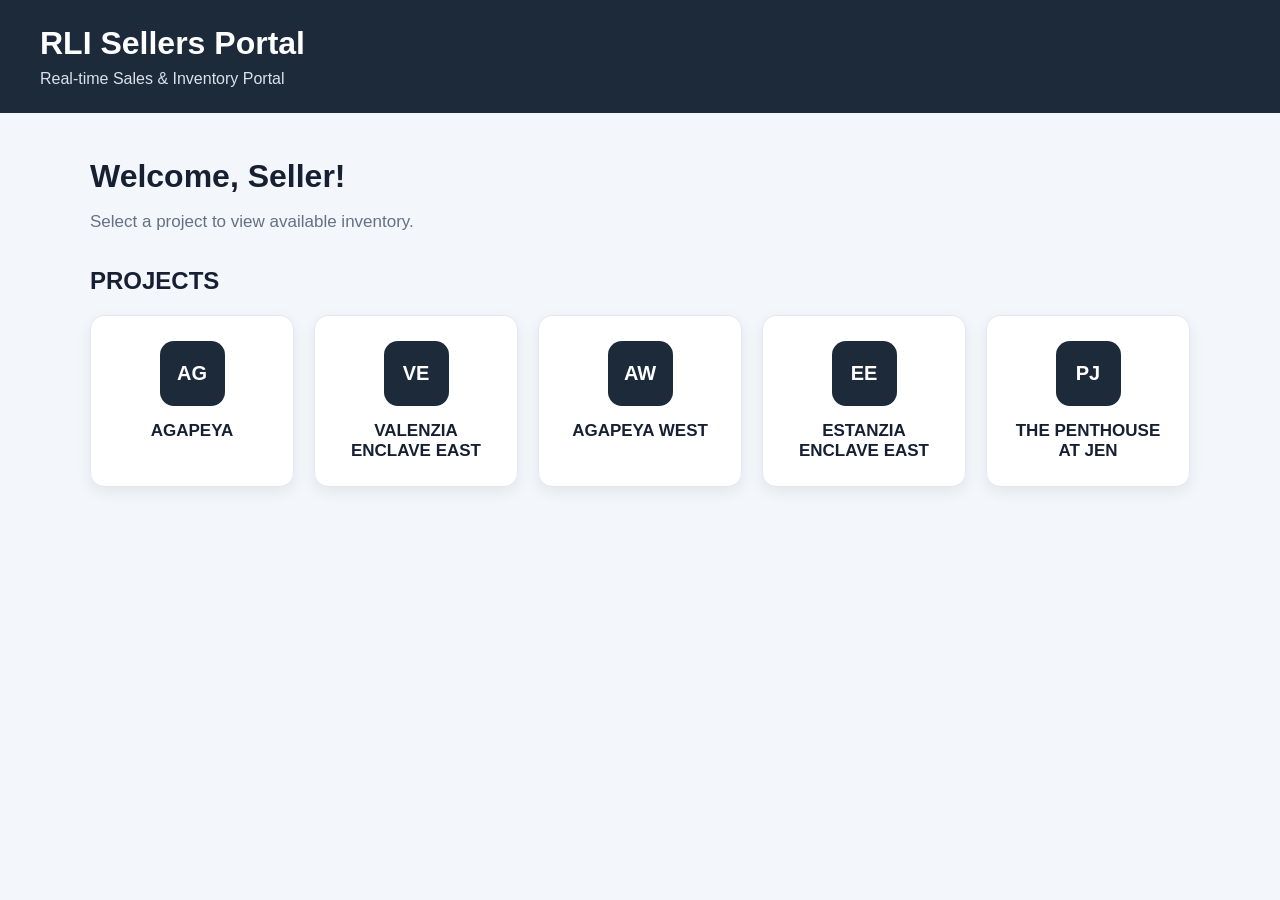
==== index.html @ f1251397 "Update index.html" ====
<!DOCTYPE html>
<html lang="en">

<head>

    <meta charset="UTF-8">

    <meta name="viewport" content="width=device-width, initial-scale=1.0">

    <title>RLI Sellers Portal</title>

    <style>

        * {
            box-sizing: border-box;
        }

        body {
            margin: 0;
            font-family: Arial, Helvetica, sans-serif;
            background: #f3f6fa;
            color: #172033;
        }

        /* =========================
           HEADER
        ========================= */

        header {
            background: #1d2a3a;
            color: white;
            padding: 25px 40px;
        }

        header h1 {
            margin: 0;
            font-size: 32px;
        }

        header p {
            margin: 8px 0 0;
            font-size: 16px;
            color: #d9e2ec;
        }

        /* =========================
           MAIN CONTAINER
        ========================= */

        .container {
            max-width: 1150px;
            margin: 45px auto;
            padding: 0 25px;
        }

        .welcome h2 {
            font-size: 32px;
            margin-bottom: 8px;
        }

        .welcome p {
            color: #667085;
            font-size: 17px;
            margin-bottom: 35px;
        }

        /* =========================
           PROJECT SECTION
        ========================= */

        .section-title {
            font-size: 24px;
            margin-bottom: 20px;
        }

        .project-grid {
            display: grid;
            grid-template-columns: repeat(auto-fit, minmax(200px, 1fr));
            gap: 20px;
        }

        .project-card {
            background: white;
            border-radius: 14px;
            padding: 25px;
            min-height: 150px;
            border: 1px solid #e5e7eb;
            box-shadow: 0 5px 15px rgba(0,0,0,0.07);
            cursor: pointer;
            transition: 0.2s;
            text-align: center;
        }

        .project-card:hover {
            transform: translateY(-5px);
            box-shadow: 0 10px 25px rgba(0,0,0,0.12);
        }

        .project-logo {
            width: 65px;
            height: 65px;
            margin: 0 auto 15px;
            border-radius: 14px;
            background: #1d2a3a;
            color: white;
            display: flex;
            align-items: center;
            justify-content: center;
            font-size: 20px;
            font-weight: bold;
        }

        .project-card h3 {
            margin: 0;
            font-size: 17px;
        }

        /* =========================
           BLOCKS
        ========================= */

        #inventorySection {
            display: none;
            margin-top: 40px;
        }

        .project-header {
            background: white;
            padding: 25px;
            border-radius: 14px;
            margin-bottom: 25px;
            box-shadow: 0 5px 15px rgba(0,0,0,0.06);
        }

        .project-header h2 {
            margin: 0;
            font-size: 28px;
        }

        .project-header p {
            margin-top: 8px;
            color: #667085;
        }

        .block-card {
            background: white;
            border-radius: 14px;
            padding: 25px;
            margin-bottom: 25px;
            box-shadow: 0 5px 15px rgba(0,0,0,0.06);
        }

        .block-card h3 {
            font-size: 24px;
            margin-top: 0;
            margin-bottom: 20px;
        }

        /* =========================
           LOT BOXES
        ========================= */

        .lot-grid {
            display: grid;
            grid-template-columns: repeat(auto-fill, minmax(75px, 1fr));
            gap: 12px;
        }

        .lot {
            height: 65px;
            border: none;
            border-radius: 10px;
            background: #f28c28;
            color: white;
            font-size: 20px;
            font-weight: bold;
            cursor: pointer;
            transition: 0.2s;
            box-shadow: 0 4px 8px rgba(242,140,40,0.25);
        }

        .lot:hover {
            background: #d97617;
            transform: translateY(-3px);
        }

        /* =========================
           BACK BUTTON
        ========================= */

        .back-button {
            margin-top: 15px;
            padding: 12px 22px;
            border-radius: 8px;
            border: 2px solid #246bdb;
            background: white;
            color: #246bdb;
            font-size: 15px;
            font-weight: bold;
            cursor: pointer;
        }

        .back-button:hover {
            background: #246bdb;
            color: white;
        }

        /* =========================
           MODAL
        ========================= */

        .modal {
            display: none;
            position: fixed;
            z-index: 9999;
            left: 0;
            top: 0;
            width: 100%;
            height: 100%;
            background: rgba(0,0,0,0.65);
            align-items: center;
            justify-content: center;
            padding: 20px;
        }

        .modal-content {
            background: white;
            width: 100%;
            max-width: 500px;
            border-radius: 16px;
            padding: 30px;
            position: relative;
            box-shadow: 0 20px 50px rgba(0,0,0,0.3);
            animation: popup 0.2s ease;
        }

        @keyframes popup {

            from {
                transform: scale(0.9);
                opacity: 0;
            }

            to {
                transform: scale(1);
                opacity: 1;
            }

        }

        .close {
            position: absolute;
            right: 20px;
            top: 12px;
            font-size: 30px;
            cursor: pointer;
            color: #667085;
        }

        .close:hover {
            color: black;
        }

        .modal-content h2 {
            margin-top: 0;
            margin-bottom: 25px;
        }

        .unit-info {
            border-top: 1px solid #eee;
            padding-top: 15px;
        }

        .unit-info p {
            margin: 10px 0;
            font-size: 16px;
        }

        .unit-info strong {
            display: inline-block;
            width: 120px;
        }

        /* =========================
           MODAL BUTTONS
        ========================= */

        .modal-buttons {
            display: flex;
            gap: 12px;
            margin-top: 25px;
        }

        .payment-button {
            flex: 1;
            border: none;
            border-radius: 8px;
            background: #246bdb;
            color: white;
            padding: 14px;
            font-size: 14px;
            font-weight: bold;
            cursor: pointer;
        }

        .payment-button:hover {
            background: #1858bd;
        }

        .hold-button {
            flex: 1;
            border: none;
            border-radius: 8px;
            background: #111111;
            color: white;
            padding: 14px;
            font-size: 14px;
            font-weight: bold;
            cursor: pointer;
        }

        .hold-button:hover {
            background: #333333;
        }

        /* =========================
           MOBILE
        ========================= */

        @media (max-width: 600px) {

            header {
                padding: 20px;
            }

            header h1 {
                font-size: 25px;
            }

            .container {
                margin: 30px auto;
                padding: 0 15px;
            }

            .welcome h2 {
                font-size: 26px;
            }

            .modal-buttons {
                flex-direction: column;
            }

        }

    </style>

</head>


<body>


<header>

    <h1>RLI Sellers Portal</h1>

    <p>Real-time Sales & Inventory Portal</p>

</header>


<main class="container">


    <!-- =========================
         WELCOME
    ========================== -->

    <section class="welcome">

        <h2>Welcome, Seller!</h2>

        <p>
            Select a project to view available inventory.
        </p>

    </section>


    <!-- =========================
         PROJECTS
    ========================== -->

    <section id="projectsSection">

        <h2 class="section-title">
            PROJECTS
        </h2>


        <div class="project-grid">


            <!-- AGAPEYA -->

            <div class="project-card"
                 onclick="openProject('AGAPEYA')">

                <div class="project-logo">
                    AG
                </div>

                <h3>
                    AGAPEYA
                </h3>

            </div>


            <!-- VALENZIA -->

            <div class="project-card"
                 onclick="openProject('VALENZIA ENCLAVE EAST')">

                <div class="project-logo">
                    VE
                </div>

                <h3>
                    VALENZIA ENCLAVE EAST
                </h3>

            </div>


            <!-- AGAPEYA WEST -->

            <div class="project-card"
                 onclick="openProject('AGAPEYA WEST')">

                <div class="project-logo">
                    AW
                </div>

                <h3>
                    AGAPEYA WEST
                </h3>

            </div>


            <!-- ESTANZIA -->

            <div class="project-card"
                 onclick="openProject('ESTANZIA ENCLAVE EAST')">

                <div class="project-logo">
                    EE
                </div>

                <h3>
                    ESTANZIA ENCLAVE EAST
                </h3>

            </div>


            <!-- PENTHOUSE -->

            <div class="project-card"
                 onclick="openProject('THE PENTHOUSE AT JEN')">

                <div class="project-logo">
                    PJ
                </div>

                <h3>
                    THE PENTHOUSE AT JEN
                </h3>

            </div>


        </div>

    </section>


    <!-- =========================
         INVENTORY
    ========================== -->

    <section id="inventorySection">


        <div class="project-header">

            <h2 id="selectedProject">
                AGAPEYA
            </h2>

            <p>
                Select a block and available lot.
            </p>

        </div>


        <!-- BLOCK 1 -->

        <div class="block-card">

            <h3>
                BLOCK 1
            </h3>


            <div class="lot-grid">


                <button class="lot"
                        onclick="showUnitDetails(1,1)">
                    1
                </button>

                <button class="lot"
                        onclick="showUnitDetails(1,2)">
                    2
                </button>

                <button class="lot"
                        onclick="showUnitDetails(1,3)">
                    3
                </button>

                <button class="lot"
                        onclick="showUnitDetails(1,4)">
                    4
                </button>

                <button class="lot"
                        onclick="showUnitDetails(1,5)">
                    5
                </button>

                <button class="lot"
                        onclick="showUnitDetails(1,6)">
                    6
                </button>

                <button class="lot"
                        onclick="showUnitDetails(1,7)">
                    7
                </button>

                <button class="lot"
                        onclick="showUnitDetails(1,8)">
                    8
                </button>

                <button class="lot"
                        onclick="showUnitDetails(1,9)">
                    9
                </button>

                <button class="lot"
                        onclick="showUnitDetails(1,10)">
                    10
                </button>


            </div>

        </div>


        <!-- BLOCK 2 -->

        <div class="block-card">

            <h3>
                BLOCK 2
            </h3>


            <div class="lot-grid">


                <button class="lot"
                        onclick="showUnitDetails(2,1)">
                    1
                </button>

                <button class="lot"
                        onclick="showUnitDetails(2,2)">
                    2
                </button>

                <button class="lot"
                        onclick="showUnitDetails(2,3)">
                    3
                </button>

                <button class="lot"
                        onclick="showUnitDetails(2,4)">
                    4
                </button>

                <button class="lot"
                        onclick="showUnitDetails(2,5)">
                    5
                </button>

                <button class="lot"
                        onclick="showUnitDetails(2,6)">
                    6
                </button>

                <button class="lot"
                        onclick="showUnitDetails(2,7)">
                    7
                </button>

                <button class="lot"
                        onclick="showUnitDetails(2,8)">
                    8
                </button>

                <button class="lot"
                        onclick="showUnitDetails(2,9)">
                    9
                </button>

                <button class="lot"
                        onclick="showUnitDetails(2,10)">
                    10
                </button>


            </div>

        </div>


        <button class="back-button"
                onclick="backToProjects()">

            ← Back to Projects

        </button>


    </section>


</main>


<!-- =========================
     UNIT DETAILS POPUP
========================== -->

<div id="unitModal"
     class="modal"
     onclick="closeOutside(event)">


    <div class="modal-content">


        <span class="close"
              onclick="closeUnitDetails()">

            &times;

        </span>


        <h2>
            UNIT DETAILS
        </h2>


        <div class="unit-info">


            <p>
                <strong>Project:</strong>
                <span id="detailProject">
                    AGAPEYA
                </span>
            </p>


            <p>
                <strong>Block:</strong>
                <span id="detailBlock">
                    1
                </span>
            </p>


            <p>
                <strong>Lot:</strong>
                <span id="detailLot">
                    3
                </span>
            </p>


            <p>
                <strong>Lot Area:</strong>
                <span id="detailLotArea">
                    100 sqm
                </span>
            </p>


            <p>
                <strong>Floor Area:</strong>
                <span id="detailFloorArea">
                    50 sqm
                </span>
            </p>


            <p>
                <strong>House Model:</strong>
                <span id="detailHouseModel">
                    Model A
                </span>
            </p>


            <p>
                <strong>Price:</strong>
                <span id="detailPrice">
                    ₱3,500,000
                </span>
            </p>


        </div>


        <div class="modal-buttons">


            <button class="payment-button"
                    onclick="openPaymentCalculator()">

                PAYMENT CALCULATOR

            </button>


            <button class="hold-button"
                    onclick="holdUnit()">

                HOLD THIS UNIT

            </button>


        </div>


    </div>


</div>


<script>


/* =========================
   PROJECT
========================= */

function openProject(projectName) {

    document.getElementById("projectsSection").style.display = "none";

    document.getElementById("inventorySection").style.display = "block";

    document.getElementById("selectedProject").innerText = projectName;

    window.scrollTo({
        top: 0,
        behavior: "smooth"
    });

}


/* =========================
   BACK TO PROJECTS
========================= */

function backToProjects() {

    document.getElementById("inventorySection").style.display = "none";

    document.getElementById("projectsSection").style.display = "block";

    window.scrollTo({
        top: 0,
        behavior: "smooth"
    });

}


/* =========================
   UNIT DETAILS
========================= */

function showUnitDetails(block, lot) {

    let project =
        document.getElementById("selectedProject").innerText;


    document.getElementById("detailProject").innerText =
        project;


    document.getElementById("detailBlock").innerText =
        block;


    document.getElementById("detailLot").innerText =
        lot;


    /*
       SAMPLE DATA

       Later, dito natin ilalagay
       ang actual inventory data mo.
    */

    document.getElementById("detailLotArea").innerText =
        "100 sqm";


    document.getElementById("detailFloorArea").innerText =
        "50 sqm";


    document.getElementById("detailHouseModel").innerText =
        "Model A";


    document.getElementById("detailPrice").innerText =
        "₱3,500,000";


    document.getElementById("unitModal").style.display =
        "flex";

}


/* =========================
   CLOSE POPUP
========================= */

function closeUnitDetails() {

    document.getElementById("unitModal").style.display =
        "none";

}


function closeOutside(event) {

    if (event.target ===
        document.getElementById("unitModal")) {

        closeUnitDetails();

    }

}


/* =========================
   PAYMENT CALCULATOR
========================= */

function openPaymentCalculator() {

    alert(
        "Payment Calculator\n\n" +
        "Next step: connect natin dito ang " +
        "Payment Calculator."
    );

}


/* =========================
   HOLD UNIT
========================= */

function holdUnit() {

    let project =
        document.getElementById("detailProject").innerText;

    let block =
        document.getElementById("detailBlock").innerText;

    let lot =
        document.getElementById("detailLot").innerText;


    alert(
        "Hold Request\n\n" +
        "Project: " + project +
        "\nBlock: " + block +
        "\nLot: " + lot
    );

}


</script>


</body>

</html>
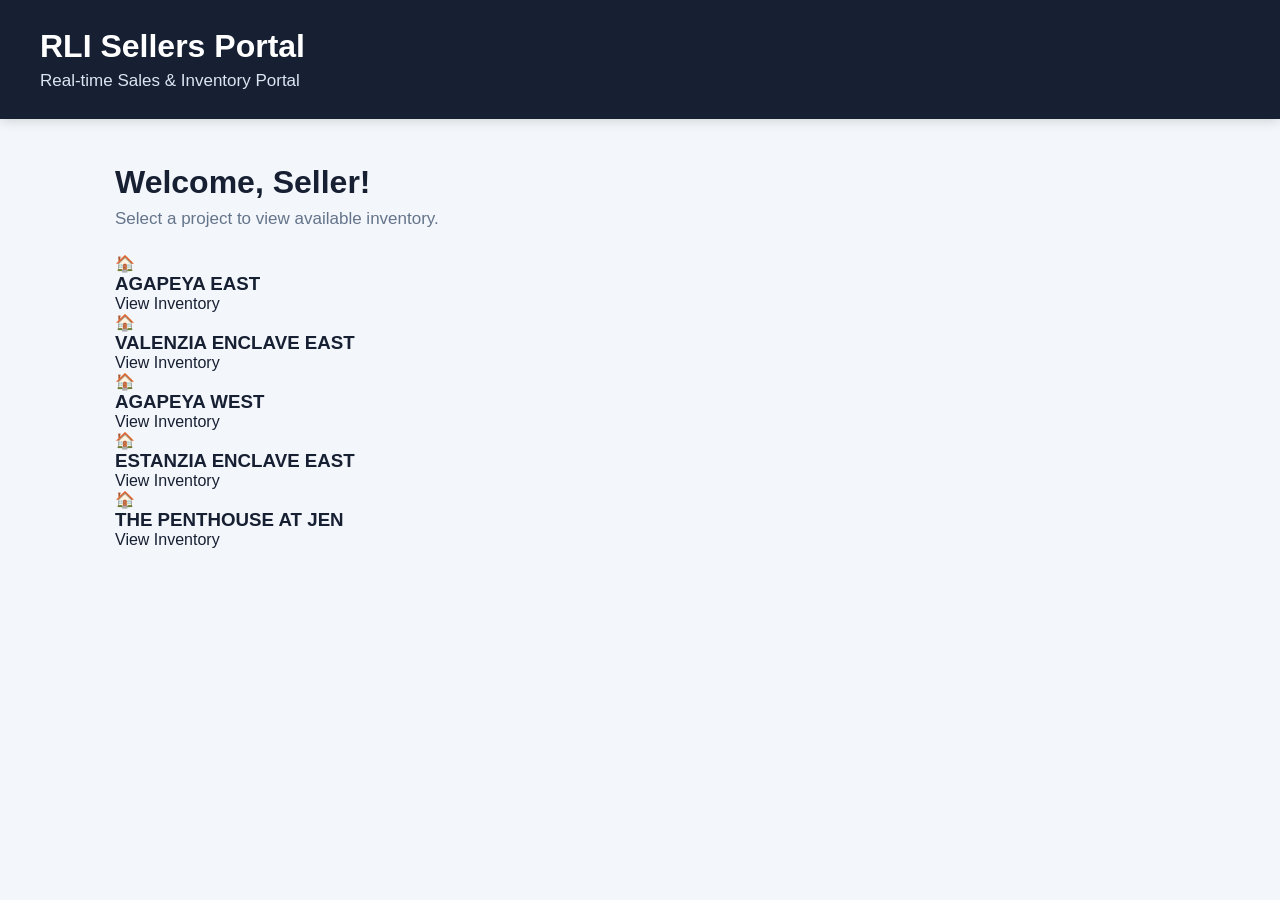
==== commit 254f4ef6: "Update index.html" ====
--- a/index.html
+++ b/index.html
@@ -1,936 +1,66 @@
 <!DOCTYPE html>
 <html lang="en">
-
 <head>
-
     <meta charset="UTF-8">
-
     <meta name="viewport" content="width=device-width, initial-scale=1.0">
 
     <title>RLI Sellers Portal</title>
 
-    <style>
-
-        * {
-            box-sizing: border-box;
-        }
-
-        body {
-            margin: 0;
-            font-family: Arial, Helvetica, sans-serif;
-            background: #f3f6fa;
-            color: #172033;
-        }
-
-        /* =========================
-           HEADER
-        ========================= */
-
-        header {
-            background: #1d2a3a;
-            color: white;
-            padding: 25px 40px;
-        }
-
-        header h1 {
-            margin: 0;
-            font-size: 32px;
-        }
-
-        header p {
-            margin: 8px 0 0;
-            font-size: 16px;
-            color: #d9e2ec;
-        }
-
-        /* =========================
-           MAIN CONTAINER
-        ========================= */
-
-        .container {
-            max-width: 1150px;
-            margin: 45px auto;
-            padding: 0 25px;
-        }
-
-        .welcome h2 {
-            font-size: 32px;
-            margin-bottom: 8px;
-        }
-
-        .welcome p {
-            color: #667085;
-            font-size: 17px;
-            margin-bottom: 35px;
-        }
-
-        /* =========================
-           PROJECT SECTION
-        ========================= */
-
-        .section-title {
-            font-size: 24px;
-            margin-bottom: 20px;
-        }
-
-        .project-grid {
-            display: grid;
-            grid-template-columns: repeat(auto-fit, minmax(200px, 1fr));
-            gap: 20px;
-        }
-
-        .project-card {
-            background: white;
-            border-radius: 14px;
-            padding: 25px;
-            min-height: 150px;
-            border: 1px solid #e5e7eb;
-            box-shadow: 0 5px 15px rgba(0,0,0,0.07);
-            cursor: pointer;
-            transition: 0.2s;
-            text-align: center;
-        }
-
-        .project-card:hover {
-            transform: translateY(-5px);
-            box-shadow: 0 10px 25px rgba(0,0,0,0.12);
-        }
-
-        .project-logo {
-            width: 65px;
-            height: 65px;
-            margin: 0 auto 15px;
-            border-radius: 14px;
-            background: #1d2a3a;
-            color: white;
-            display: flex;
-            align-items: center;
-            justify-content: center;
-            font-size: 20px;
-            font-weight: bold;
-        }
-
-        .project-card h3 {
-            margin: 0;
-            font-size: 17px;
-        }
-
-        /* =========================
-           BLOCKS
-        ========================= */
-
-        #inventorySection {
-            display: none;
-            margin-top: 40px;
-        }
-
-        .project-header {
-            background: white;
-            padding: 25px;
-            border-radius: 14px;
-            margin-bottom: 25px;
-            box-shadow: 0 5px 15px rgba(0,0,0,0.06);
-        }
-
-        .project-header h2 {
-            margin: 0;
-            font-size: 28px;
-        }
-
-        .project-header p {
-            margin-top: 8px;
-            color: #667085;
-        }
-
-        .block-card {
-            background: white;
-            border-radius: 14px;
-            padding: 25px;
-            margin-bottom: 25px;
-            box-shadow: 0 5px 15px rgba(0,0,0,0.06);
-        }
-
-        .block-card h3 {
-            font-size: 24px;
-            margin-top: 0;
-            margin-bottom: 20px;
-        }
-
-        /* =========================
-           LOT BOXES
-        ========================= */
-
-        .lot-grid {
-            display: grid;
-            grid-template-columns: repeat(auto-fill, minmax(75px, 1fr));
-            gap: 12px;
-        }
-
-        .lot {
-            height: 65px;
-            border: none;
-            border-radius: 10px;
-            background: #f28c28;
-            color: white;
-            font-size: 20px;
-            font-weight: bold;
-            cursor: pointer;
-            transition: 0.2s;
-            box-shadow: 0 4px 8px rgba(242,140,40,0.25);
-        }
-
-        .lot:hover {
-            background: #d97617;
-            transform: translateY(-3px);
-        }
-
-        /* =========================
-           BACK BUTTON
-        ========================= */
-
-        .back-button {
-            margin-top: 15px;
-            padding: 12px 22px;
-            border-radius: 8px;
-            border: 2px solid #246bdb;
-            background: white;
-            color: #246bdb;
-            font-size: 15px;
-            font-weight: bold;
-            cursor: pointer;
-        }
-
-        .back-button:hover {
-            background: #246bdb;
-            color: white;
-        }
-
-        /* =========================
-           MODAL
-        ========================= */
-
-        .modal {
-            display: none;
-            position: fixed;
-            z-index: 9999;
-            left: 0;
-            top: 0;
-            width: 100%;
-            height: 100%;
-            background: rgba(0,0,0,0.65);
-            align-items: center;
-            justify-content: center;
-            padding: 20px;
-        }
-
-        .modal-content {
-            background: white;
-            width: 100%;
-            max-width: 500px;
-            border-radius: 16px;
-            padding: 30px;
-            position: relative;
-            box-shadow: 0 20px 50px rgba(0,0,0,0.3);
-            animation: popup 0.2s ease;
-        }
-
-        @keyframes popup {
-
-            from {
-                transform: scale(0.9);
-                opacity: 0;
-            }
-
-            to {
-                transform: scale(1);
-                opacity: 1;
-            }
-
-        }
-
-        .close {
-            position: absolute;
-            right: 20px;
-            top: 12px;
-            font-size: 30px;
-            cursor: pointer;
-            color: #667085;
-        }
-
-        .close:hover {
-            color: black;
-        }
-
-        .modal-content h2 {
-            margin-top: 0;
-            margin-bottom: 25px;
-        }
-
-        .unit-info {
-            border-top: 1px solid #eee;
-            padding-top: 15px;
-        }
-
-        .unit-info p {
-            margin: 10px 0;
-            font-size: 16px;
-        }
-
-        .unit-info strong {
-            display: inline-block;
-            width: 120px;
-        }
-
-        /* =========================
-           MODAL BUTTONS
-        ========================= */
-
-        .modal-buttons {
-            display: flex;
-            gap: 12px;
-            margin-top: 25px;
-        }
-
-        .payment-button {
-            flex: 1;
-            border: none;
-            border-radius: 8px;
-            background: #246bdb;
-            color: white;
-            padding: 14px;
-            font-size: 14px;
-            font-weight: bold;
-            cursor: pointer;
-        }
-
-        .payment-button:hover {
-            background: #1858bd;
-        }
-
-        .hold-button {
-            flex: 1;
-            border: none;
-            border-radius: 8px;
-            background: #111111;
-            color: white;
-            padding: 14px;
-            font-size: 14px;
-            font-weight: bold;
-            cursor: pointer;
-        }
-
-        .hold-button:hover {
-            background: #333333;
-        }
-
-        /* =========================
-           MOBILE
-        ========================= */
-
-        @media (max-width: 600px) {
-
-            header {
-                padding: 20px;
-            }
-
-            header h1 {
-                font-size: 25px;
-            }
-
-            .container {
-                margin: 30px auto;
-                padding: 0 15px;
-            }
-
-            .welcome h2 {
-                font-size: 26px;
-            }
-
-            .modal-buttons {
-                flex-direction: column;
-            }
-
-        }
-
-    </style>
-
+    <link rel="stylesheet" href="style.css">
 </head>
-
 
 <body>
 
-
 <header>
-
     <h1>RLI Sellers Portal</h1>
-
     <p>Real-time Sales & Inventory Portal</p>
-
 </header>
-
 
 <main class="container">
 
-
-    <!-- =========================
-         WELCOME
-    ========================== -->
-
     <section class="welcome">
-
         <h2>Welcome, Seller!</h2>
-
-        <p>
-            Select a project to view available inventory.
-        </p>
-
+        <p>Select a project to view available inventory.</p>
     </section>
 
+    <!-- PROJECTS -->
+    <section class="projects">
 
-    <!-- =========================
-         PROJECTS
-    ========================== -->
+        <div class="project-card" onclick="openProject('AGAPEYA')">
+            <div class="project-icon">🏠</div>
+            <h3>AGAPEYA EAST</h3>
+            <p>View Inventory</p>
+        </div>
 
-    <section id="projectsSection">
+        <div class="project-card" onclick="openProject('VALENZIA ENCLAVE EAST')">
+            <div class="project-icon">🏠</div>
+            <h3>VALENZIA ENCLAVE EAST</h3>
+            <p>View Inventory</p>
+        </div>
 
-        <h2 class="section-title">
-            PROJECTS
-        </h2>
+        <div class="project-card" onclick="openProject('AGAPEYA WEST')">
+            <div class="project-icon">🏠</div>
+            <h3>AGAPEYA WEST</h3>
+            <p>View Inventory</p>
+        </div>
 
+        <div class="project-card" onclick="openProject('ESTANZIA ENCLAVE EAST')">
+            <div class="project-icon">🏠</div>
+            <h3>ESTANZIA ENCLAVE EAST</h3>
+            <p>View Inventory</p>
+        </div>
 
-        <div class="project-grid">
-
-
-            <!-- AGAPEYA -->
-
-            <div class="project-card"
-                 onclick="openProject('AGAPEYA')">
-
-                <div class="project-logo">
-                    AG
-                </div>
-
-                <h3>
-                    AGAPEYA
-                </h3>
-
-            </div>
-
-
-            <!-- VALENZIA -->
-
-            <div class="project-card"
-                 onclick="openProject('VALENZIA ENCLAVE EAST')">
-
-                <div class="project-logo">
-                    VE
-                </div>
-
-                <h3>
-                    VALENZIA ENCLAVE EAST
-                </h3>
-
-            </div>
-
-
-            <!-- AGAPEYA WEST -->
-
-            <div class="project-card"
-                 onclick="openProject('AGAPEYA WEST')">
-
-                <div class="project-logo">
-                    AW
-                </div>
-
-                <h3>
-                    AGAPEYA WEST
-                </h3>
-
-            </div>
-
-
-            <!-- ESTANZIA -->
-
-            <div class="project-card"
-                 onclick="openProject('ESTANZIA ENCLAVE EAST')">
-
-                <div class="project-logo">
-                    EE
-                </div>
-
-                <h3>
-                    ESTANZIA ENCLAVE EAST
-                </h3>
-
-            </div>
-
-
-            <!-- PENTHOUSE -->
-
-            <div class="project-card"
-                 onclick="openProject('THE PENTHOUSE AT JEN')">
-
-                <div class="project-logo">
-                    PJ
-                </div>
-
-                <h3>
-                    THE PENTHOUSE AT JEN
-                </h3>
-
-            </div>
-
-
+        <div class="project-card" onclick="openProject('THE PENTHOUSE AT JEN')">
+            <div class="project-icon">🏠</div>
+            <h3>THE PENTHOUSE AT JEN</h3>
+            <p>View Inventory</p>
         </div>
 
     </section>
 
-
-    <!-- =========================
-         INVENTORY
-    ========================== -->
-
-    <section id="inventorySection">
-
-
-        <div class="project-header">
-
-            <h2 id="selectedProject">
-                AGAPEYA
-            </h2>
-
-            <p>
-                Select a block and available lot.
-            </p>
-
-        </div>
-
-
-        <!-- BLOCK 1 -->
-
-        <div class="block-card">
-
-            <h3>
-                BLOCK 1
-            </h3>
-
-
-            <div class="lot-grid">
-
-
-                <button class="lot"
-                        onclick="showUnitDetails(1,1)">
-                    1
-                </button>
-
-                <button class="lot"
-                        onclick="showUnitDetails(1,2)">
-                    2
-                </button>
-
-                <button class="lot"
-                        onclick="showUnitDetails(1,3)">
-                    3
-                </button>
-
-                <button class="lot"
-                        onclick="showUnitDetails(1,4)">
-                    4
-                </button>
-
-                <button class="lot"
-                        onclick="showUnitDetails(1,5)">
-                    5
-                </button>
-
-                <button class="lot"
-                        onclick="showUnitDetails(1,6)">
-                    6
-                </button>
-
-                <button class="lot"
-                        onclick="showUnitDetails(1,7)">
-                    7
-                </button>
-
-                <button class="lot"
-                        onclick="showUnitDetails(1,8)">
-                    8
-                </button>
-
-                <button class="lot"
-                        onclick="showUnitDetails(1,9)">
-                    9
-                </button>
-
-                <button class="lot"
-                        onclick="showUnitDetails(1,10)">
-                    10
-                </button>
-
-
-            </div>
-
-        </div>
-
-
-        <!-- BLOCK 2 -->
-
-        <div class="block-card">
-
-            <h3>
-                BLOCK 2
-            </h3>
-
-
-            <div class="lot-grid">
-
-
-                <button class="lot"
-                        onclick="showUnitDetails(2,1)">
-                    1
-                </button>
-
-                <button class="lot"
-                        onclick="showUnitDetails(2,2)">
-                    2
-                </button>
-
-                <button class="lot"
-                        onclick="showUnitDetails(2,3)">
-                    3
-                </button>
-
-                <button class="lot"
-                        onclick="showUnitDetails(2,4)">
-                    4
-                </button>
-
-                <button class="lot"
-                        onclick="showUnitDetails(2,5)">
-                    5
-                </button>
-
-                <button class="lot"
-                        onclick="showUnitDetails(2,6)">
-                    6
-                </button>
-
-                <button class="lot"
-                        onclick="showUnitDetails(2,7)">
-                    7
-                </button>
-
-                <button class="lot"
-                        onclick="showUnitDetails(2,8)">
-                    8
-                </button>
-
-                <button class="lot"
-                        onclick="showUnitDetails(2,9)">
-                    9
-                </button>
-
-                <button class="lot"
-                        onclick="showUnitDetails(2,10)">
-                    10
-                </button>
-
-
-            </div>
-
-        </div>
-
-
-        <button class="back-button"
-                onclick="backToProjects()">
-
-            ← Back to Projects
-
-        </button>
-
-
-    </section>
-
-
 </main>
 
-
-<!-- =========================
-     UNIT DETAILS POPUP
-========================== -->
-
-<div id="unitModal"
-     class="modal"
-     onclick="closeOutside(event)">
-
-
-    <div class="modal-content">
-
-
-        <span class="close"
-              onclick="closeUnitDetails()">
-
-            &times;
-
-        </span>
-
-
-        <h2>
-            UNIT DETAILS
-        </h2>
-
-
-        <div class="unit-info">
-
-
-            <p>
-                <strong>Project:</strong>
-                <span id="detailProject">
-                    AGAPEYA
-                </span>
-            </p>
-
-
-            <p>
-                <strong>Block:</strong>
-                <span id="detailBlock">
-                    1
-                </span>
-            </p>
-
-
-            <p>
-                <strong>Lot:</strong>
-                <span id="detailLot">
-                    3
-                </span>
-            </p>
-
-
-            <p>
-                <strong>Lot Area:</strong>
-                <span id="detailLotArea">
-                    100 sqm
-                </span>
-            </p>
-
-
-            <p>
-                <strong>Floor Area:</strong>
-                <span id="detailFloorArea">
-                    50 sqm
-                </span>
-            </p>
-
-
-            <p>
-                <strong>House Model:</strong>
-                <span id="detailHouseModel">
-                    Model A
-                </span>
-            </p>
-
-
-            <p>
-                <strong>Price:</strong>
-                <span id="detailPrice">
-                    ₱3,500,000
-                </span>
-            </p>
-
-
-        </div>
-
-
-        <div class="modal-buttons">
-
-
-            <button class="payment-button"
-                    onclick="openPaymentCalculator()">
-
-                PAYMENT CALCULATOR
-
-            </button>
-
-
-            <button class="hold-button"
-                    onclick="holdUnit()">
-
-                HOLD THIS UNIT
-
-            </button>
-
-
-        </div>
-
-
-    </div>
-
-
-</div>
-
-
-<script>
-
-
-/* =========================
-   PROJECT
-========================= */
-
-function openProject(projectName) {
-
-    document.getElementById("projectsSection").style.display = "none";
-
-    document.getElementById("inventorySection").style.display = "block";
-
-    document.getElementById("selectedProject").innerText = projectName;
-
-    window.scrollTo({
-        top: 0,
-        behavior: "smooth"
-    });
-
-}
-
-
-/* =========================
-   BACK TO PROJECTS
-========================= */
-
-function backToProjects() {
-
-    document.getElementById("inventorySection").style.display = "none";
-
-    document.getElementById("projectsSection").style.display = "block";
-
-    window.scrollTo({
-        top: 0,
-        behavior: "smooth"
-    });
-
-}
-
-
-/* =========================
-   UNIT DETAILS
-========================= */
-
-function showUnitDetails(block, lot) {
-
-    let project =
-        document.getElementById("selectedProject").innerText;
-
-
-    document.getElementById("detailProject").innerText =
-        project;
-
-
-    document.getElementById("detailBlock").innerText =
-        block;
-
-
-    document.getElementById("detailLot").innerText =
-        lot;
-
-
-    /*
-       SAMPLE DATA
-
-       Later, dito natin ilalagay
-       ang actual inventory data mo.
-    */
-
-    document.getElementById("detailLotArea").innerText =
-        "100 sqm";
-
-
-    document.getElementById("detailFloorArea").innerText =
-        "50 sqm";
-
-
-    document.getElementById("detailHouseModel").innerText =
-        "Model A";
-
-
-    document.getElementById("detailPrice").innerText =
-        "₱3,500,000";
-
-
-    document.getElementById("unitModal").style.display =
-        "flex";
-
-}
-
-
-/* =========================
-   CLOSE POPUP
-========================= */
-
-function closeUnitDetails() {
-
-    document.getElementById("unitModal").style.display =
-        "none";
-
-}
-
-
-function closeOutside(event) {
-
-    if (event.target ===
-        document.getElementById("unitModal")) {
-
-        closeUnitDetails();
-
-    }
-
-}
-
-
-/* =========================
-   PAYMENT CALCULATOR
-========================= */
-
-function openPaymentCalculator() {
-
-    alert(
-        "Payment Calculator\n\n" +
-        "Next step: connect natin dito ang " +
-        "Payment Calculator."
-    );
-
-}
-
-
-/* =========================
-   HOLD UNIT
-========================= */
-
-function holdUnit() {
-
-    let project =
-        document.getElementById("detailProject").innerText;
-
-    let block =
-        document.getElementById("detailBlock").innerText;
-
-    let lot =
-        document.getElementById("detailLot").innerText;
-
-
-    alert(
-        "Hold Request\n\n" +
-        "Project: " + project +
-        "\nBlock: " + block +
-        "\nLot: " + lot
-    );
-
-}
-
-
-</script>
-
+<script src="script.js"></script>
 
 </body>
-
 </html>
--- a/style.css
+++ b/style.css
@@ -0,0 +1,359 @@
+/* =========================================
+   RLI SELLERS PORTAL
+   MAIN STYLE
+========================================= */
+
+* {
+    box-sizing: border-box;
+    margin: 0;
+    padding: 0;
+}
+
+body {
+    font-family: Arial, Helvetica, sans-serif;
+    background: #f3f6fa;
+    color: #172033;
+}
+
+/* =========================================
+   HEADER
+========================================= */
+
+header {
+    background: #172033;
+    color: white;
+    padding: 28px 40px;
+    box-shadow: 0 3px 10px rgba(0, 0, 0, 0.12);
+}
+
+header h1 {
+    font-size: 32px;
+    margin-bottom: 6px;
+}
+
+header p {
+    font-size: 17px;
+    color: #dbe4f0;
+}
+
+/* =========================================
+   MAIN CONTAINER
+========================================= */
+
+.container {
+    max-width: 1100px;
+    margin: 45px auto;
+    padding: 0 25px;
+}
+
+/* =========================================
+   WELCOME
+========================================= */
+
+.welcome {
+    margin-bottom: 25px;
+}
+
+.welcome h2 {
+    font-size: 32px;
+    margin-bottom: 8px;
+}
+
+.welcome p {
+    color: #64748b;
+    font-size: 17px;
+}
+
+/* =========================================
+   CARD
+========================================= */
+
+.card {
+    background: white;
+    border-radius: 16px;
+    padding: 28px;
+    margin-bottom: 25px;
+    box-shadow: 0 5px 18px rgba(0, 0, 0, 0.08);
+}
+
+.card h2 {
+    font-size: 26px;
+    margin-bottom: 22px;
+}
+
+/* =========================================
+   PROJECT DROPDOWN
+========================================= */
+
+label {
+    display: block;
+    font-size: 14px;
+    font-weight: 700;
+    margin-bottom: 8px;
+    color: #475569;
+}
+
+select {
+    width: 250px;
+    padding: 12px 14px;
+    border: 1px solid #cbd5e1;
+    border-radius: 8px;
+    background: white;
+    font-size: 15px;
+}
+
+/* =========================================
+   LOT GRID
+========================================= */
+
+.lot-grid {
+    display: flex;
+    flex-wrap: wrap;
+    gap: 12px;
+}
+
+/* =========================================
+   LOT BOXES - ORANGE
+========================================= */
+
+.lot {
+    background: #f97316;
+    color: white;
+    border: none;
+    border-radius: 10px;
+
+    width: 74px;
+    height: 74px;
+
+    font-size: 18px;
+    font-weight: 700;
+
+    cursor: pointer;
+
+    transition: all 0.2s ease;
+
+    box-shadow: 0 3px 8px rgba(0, 0, 0, 0.12);
+}
+
+.lot:hover {
+    background: #ea580c;
+    transform: translateY(-3px);
+
+    box-shadow: 0 7px 15px rgba(0, 0, 0, 0.18);
+}
+
+.lot:active {
+    transform: scale(0.96);
+}
+
+/* =========================================
+   BUTTONS
+========================================= */
+
+button {
+    font-family: inherit;
+}
+
+.primary,
+.secondary,
+.hold-button {
+    border-radius: 9px;
+    padding: 13px 22px;
+    font-size: 15px;
+    font-weight: 700;
+    cursor: pointer;
+    transition: 0.2s ease;
+}
+
+/* BLUE BUTTON */
+
+.primary {
+    background: #2563eb;
+    color: white;
+    border: none;
+}
+
+.primary:hover {
+    background: #1d4ed8;
+}
+
+/* SECONDARY BUTTON */
+
+.secondary {
+    background: white;
+    color: #2563eb;
+    border: 1px solid #2563eb;
+}
+
+.secondary:hover {
+    background: #eff6ff;
+}
+
+/* HOLD BUTTON */
+
+.hold-button {
+    background: #f97316;
+    color: white;
+    border: none;
+}
+
+.hold-button:hover {
+    background: #ea580c;
+}
+
+/* =========================================
+   ACTIONS
+========================================= */
+
+.actions {
+    display: flex;
+    gap: 15px;
+    margin-top: 25px;
+}
+
+/* =========================================
+   MODAL BACKGROUND
+========================================= */
+
+.modal {
+    display: none;
+
+    position: fixed;
+    z-index: 1000;
+
+    left: 0;
+    top: 0;
+
+    width: 100%;
+    height: 100%;
+
+    background: rgba(15, 23, 42, 0.65);
+
+    align-items: center;
+    justify-content: center;
+
+    padding: 20px;
+}
+
+/* =========================================
+   UNIT DETAILS POPUP
+========================================= */
+
+.modal-content {
+    background: white;
+
+    width: 100%;
+    max-width: 480px;
+
+    border-radius: 18px;
+
+    padding: 30px;
+
+    position: relative;
+
+    box-shadow: 0 20px 50px rgba(0, 0, 0, 0.25);
+
+    animation: popup 0.2s ease;
+}
+
+@keyframes popup {
+    from {
+        opacity: 0;
+        transform: scale(0.95);
+    }
+
+    to {
+        opacity: 1;
+        transform: scale(1);
+    }
+}
+
+/* =========================================
+   POPUP TITLE
+========================================= */
+
+.modal-content h2 {
+    color: #172033;
+    font-size: 25px;
+    margin-bottom: 20px;
+}
+
+/* =========================================
+   POPUP DETAILS
+========================================= */
+
+.modal-content p {
+    margin-bottom: 10px;
+    font-size: 16px;
+    color: #475569;
+}
+
+.modal-content p span {
+    color: #172033;
+    font-weight: 700;
+}
+
+/* =========================================
+   CLOSE BUTTON
+========================================= */
+
+.close {
+    position: absolute;
+
+    right: 20px;
+    top: 15px;
+
+    font-size: 30px;
+    font-weight: 700;
+
+    color: #64748b;
+
+    cursor: pointer;
+}
+
+.close:hover {
+    color: #ef4444;
+}
+
+/* =========================================
+   POPUP BUTTONS
+========================================= */
+
+.modal-content .primary,
+.modal-content .hold-button {
+    width: 100%;
+    margin-top: 10px;
+}
+
+/* =========================================
+   MOBILE
+========================================= */
+
+@media (max-width: 600px) {
+
+    header {
+        padding: 22px;
+    }
+
+    header h1 {
+        font-size: 26px;
+    }
+
+    .container {
+        margin: 30px auto;
+        padding: 0 18px;
+    }
+
+    .welcome h2 {
+        font-size: 26px;
+    }
+
+    .lot {
+        width: 62px;
+        height: 62px;
+    }
+
+    .modal-content {
+        padding: 25px;
+    }
+}
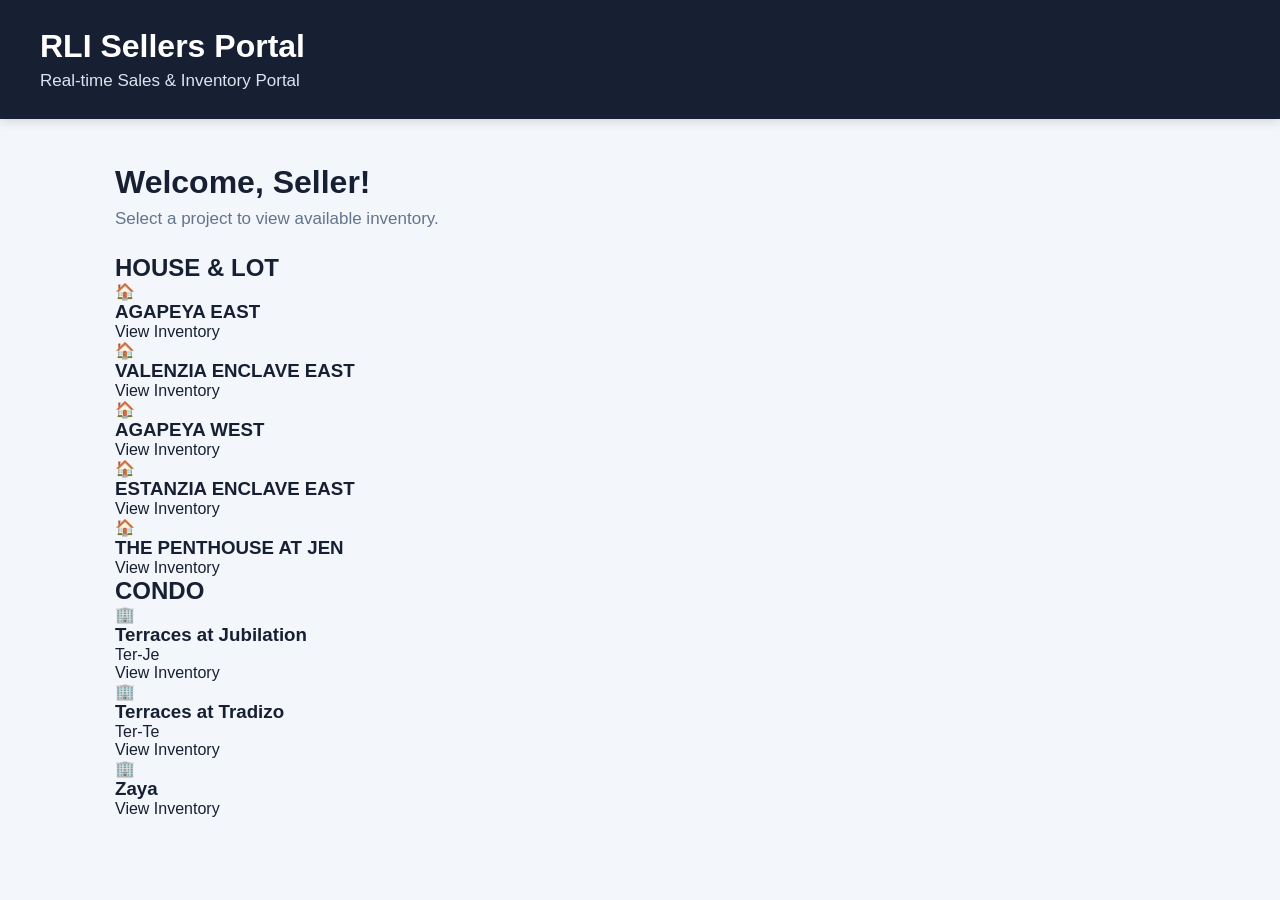
==== commit 0858728c: "Update index.html" ====
--- a/index.html
+++ b/index.html
@@ -1,66 +1,259 @@
 <!DOCTYPE html>
 <html lang="en">
+
 <head>
+
     <meta charset="UTF-8">
+
     <meta name="viewport" content="width=device-width, initial-scale=1.0">
 
     <title>RLI Sellers Portal</title>
 
     <link rel="stylesheet" href="style.css">
+
 </head>
 
+
 <body>
 
+
 <header>
+
     <h1>RLI Sellers Portal</h1>
+
     <p>Real-time Sales & Inventory Portal</p>
+
 </header>
 
+
 <main class="container">
 
+
+    <!-- WELCOME -->
+
     <section class="welcome">
+
         <h2>Welcome, Seller!</h2>
-        <p>Select a project to view available inventory.</p>
+
+        <p>
+            Select a project to view available inventory.
+        </p>
+
     </section>
 
-    <!-- PROJECTS -->
-    <section class="projects">
-
-        <div class="project-card" onclick="openProject('AGAPEYA')">
-            <div class="project-icon">🏠</div>
-            <h3>AGAPEYA EAST</h3>
-            <p>View Inventory</p>
+
+    <!-- =========================
+         HOUSE & LOT
+    ========================== -->
+
+    <section class="project-section">
+
+        <h2 class="section-title">
+            HOUSE & LOT
+        </h2>
+
+
+        <div class="project-row">
+
+
+            <!-- AGAPEYA EAST -->
+
+            <div class="project-card"
+                 onclick="openProject('AGAPEYA EAST')">
+
+                <div class="project-icon">
+                    🏠
+                </div>
+
+                <h3>
+                    AGAPEYA EAST
+                </h3>
+
+                <p>
+                    View Inventory
+                </p>
+
+            </div>
+
+
+            <!-- VALENZIA -->
+
+            <div class="project-card"
+                 onclick="openProject('VALENZIA ENCLAVE EAST')">
+
+                <div class="project-icon">
+                    🏠
+                </div>
+
+                <h3>
+                    VALENZIA ENCLAVE EAST
+                </h3>
+
+                <p>
+                    View Inventory
+                </p>
+
+            </div>
+
+
+            <!-- AGAPEYA WEST -->
+
+            <div class="project-card"
+                 onclick="openProject('AGAPEYA WEST')">
+
+                <div class="project-icon">
+                    🏠
+                </div>
+
+                <h3>
+                    AGAPEYA WEST
+                </h3>
+
+                <p>
+                    View Inventory
+                </p>
+
+            </div>
+
+
+            <!-- ESTANZIA -->
+
+            <div class="project-card"
+                 onclick="openProject('ESTANZIA ENCLAVE EAST')">
+
+                <div class="project-icon">
+                    🏠
+                </div>
+
+                <h3>
+                    ESTANZIA ENCLAVE EAST
+                </h3>
+
+                <p>
+                    View Inventory
+                </p>
+
+            </div>
+
+
+            <!-- PENTHOUSE -->
+
+            <div class="project-card"
+                 onclick="openProject('THE PENTHOUSE AT JEN')">
+
+                <div class="project-icon">
+                    🏠
+                </div>
+
+                <h3>
+                    THE PENTHOUSE AT JEN
+                </h3>
+
+                <p>
+                    View Inventory
+                </p>
+
+            </div>
+
+
         </div>
 
-        <div class="project-card" onclick="openProject('VALENZIA ENCLAVE EAST')">
-            <div class="project-icon">🏠</div>
-            <h3>VALENZIA ENCLAVE EAST</h3>
-            <p>View Inventory</p>
+    </section>
+
+
+    <!-- =========================
+         CONDO
+    ========================== -->
+
+    <section class="project-section condo-section">
+
+        <h2 class="section-title">
+            CONDO
+        </h2>
+
+
+        <div class="project-row">
+
+
+            <!-- TERRACES AT JUBILATION -->
+
+            <div class="project-card"
+                 onclick="openProject('Terraces at Jubilation (Ter-Je)')">
+
+                <div class="project-icon condo-icon">
+                    🏢
+                </div>
+
+                <h3>
+                    Terraces at Jubilation
+                </h3>
+
+                <span class="project-code">
+                    Ter-Je
+                </span>
+
+                <p>
+                    View Inventory
+                </p>
+
+            </div>
+
+
+            <!-- TERRACES AT TRADIZO -->
+
+            <div class="project-card"
+                 onclick="openProject('Terraces at Tradizo (Ter-Te)')">
+
+                <div class="project-icon condo-icon">
+                    🏢
+                </div>
+
+                <h3>
+                    Terraces at Tradizo
+                </h3>
+
+                <span class="project-code">
+                    Ter-Te
+                </span>
+
+                <p>
+                    View Inventory
+                </p>
+
+            </div>
+
+
+            <!-- ZAYA -->
+
+            <div class="project-card"
+                 onclick="openProject('Zaya')">
+
+                <div class="project-icon condo-icon">
+                    🏢
+                </div>
+
+                <h3>
+                    Zaya
+                </h3>
+
+                <p>
+                    View Inventory
+                </p>
+
+            </div>
+
+
         </div>
 
-        <div class="project-card" onclick="openProject('AGAPEYA WEST')">
-            <div class="project-icon">🏠</div>
-            <h3>AGAPEYA WEST</h3>
-            <p>View Inventory</p>
-        </div>
-
-        <div class="project-card" onclick="openProject('ESTANZIA ENCLAVE EAST')">
-            <div class="project-icon">🏠</div>
-            <h3>ESTANZIA ENCLAVE EAST</h3>
-            <p>View Inventory</p>
-        </div>
-
-        <div class="project-card" onclick="openProject('THE PENTHOUSE AT JEN')">
-            <div class="project-icon">🏠</div>
-            <h3>THE PENTHOUSE AT JEN</h3>
-            <p>View Inventory</p>
-        </div>
-
     </section>
 
+
 </main>
 
+
 <script src="script.js"></script>
 
+
 </body>
+
 </html>
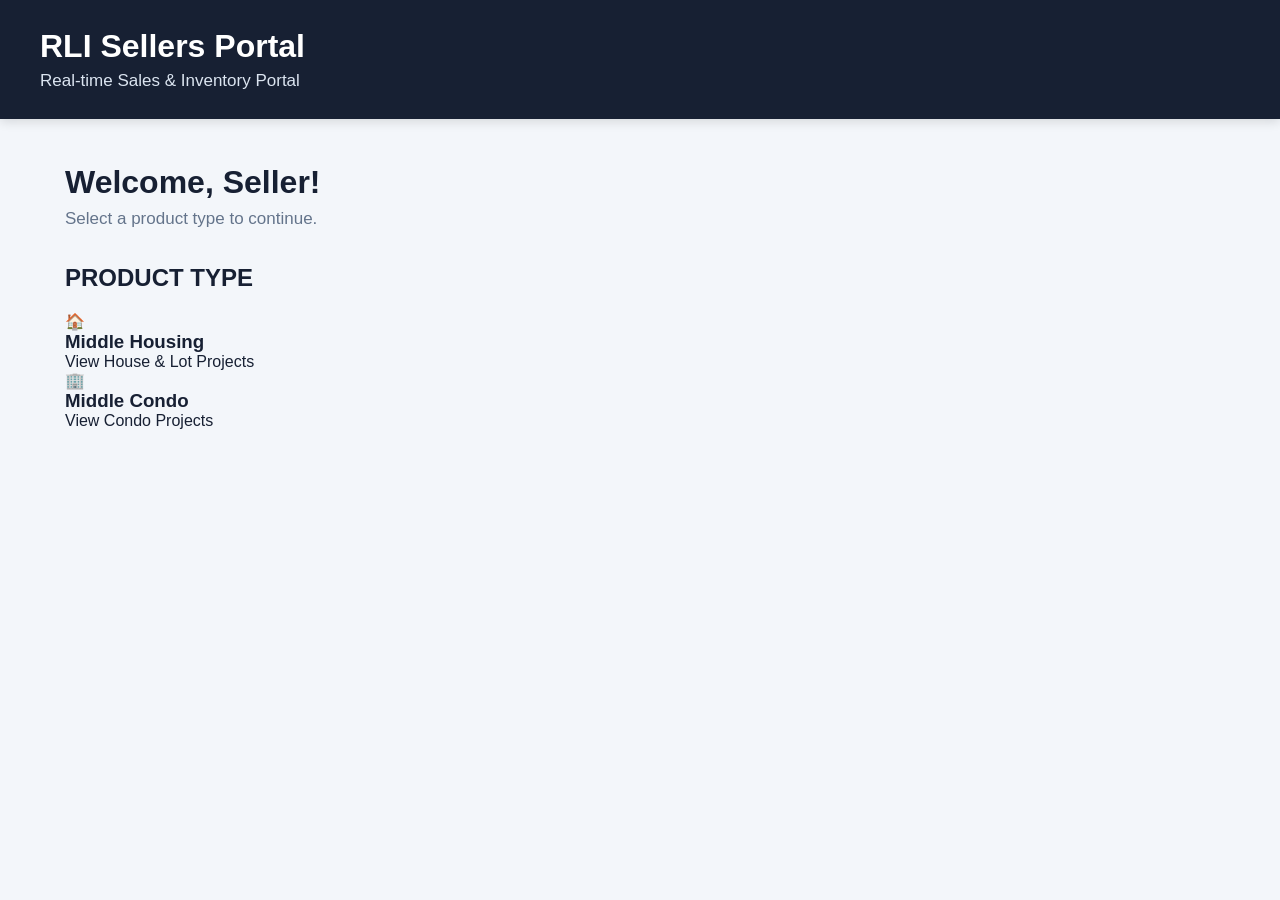
==== commit b13ff8d0: "Update index.html" ====
--- a/index.html
+++ b/index.html
@@ -2,56 +2,83 @@
 <html lang="en">
 
 <head>
-
     <meta charset="UTF-8">
-
     <meta name="viewport" content="width=device-width, initial-scale=1.0">
 
     <title>RLI Sellers Portal</title>
 
     <link rel="stylesheet" href="style.css">
-
 </head>
 
-
 <body>
 
-
 <header>
-
     <h1>RLI Sellers Portal</h1>
-
     <p>Real-time Sales & Inventory Portal</p>
-
 </header>
 
 
 <main class="container">
 
-
     <!-- WELCOME -->
-
     <section class="welcome">
-
         <h2>Welcome, Seller!</h2>
-
-        <p>
-            Select a project to view available inventory.
-        </p>
-
+        <p>Select a product type to continue.</p>
     </section>
 
 
+    <!-- PRODUCT TYPE -->
+    <section class="product-section">
+
+        <h2 class="section-title">PRODUCT TYPE</h2>
+
+        <div class="category-row">
+
+            <!-- MIDDLE HOUSING -->
+            <div class="category-card"
+                 onclick="showHousing()">
+
+                <div class="category-icon">
+                    🏠
+                </div>
+
+                <h3>Middle Housing</h3>
+
+                <p>View House & Lot Projects</p>
+
+            </div>
+
+
+            <!-- MIDDLE CONDO -->
+            <div class="category-card"
+                 onclick="showCondo()">
+
+                <div class="category-icon condo">
+                    🏢
+                </div>
+
+                <h3>Middle Condo</h3>
+
+                <p>View Condo Projects</p>
+
+            </div>
+
+        </div>
+
+    </section>
+
+
     <!-- =========================
-         HOUSE & LOT
+         MIDDLE HOUSING PROJECTS
     ========================== -->
 
-    <section class="project-section">
+    <section id="housingSection"
+             class="project-section"
+             style="display:none;">
 
         <h2 class="section-title">
-            HOUSE & LOT
+            MIDDLE HOUSING
         </h2>
-
 
         <div class="project-row">
 
@@ -65,13 +92,9 @@
                     🏠
                 </div>
 
-                <h3>
-                    AGAPEYA EAST
-                </h3>
-
-                <p>
-                    View Inventory
-                </p>
+                <h3>AGAPEYA EAST</h3>
+
+                <p>View Inventory</p>
 
             </div>
 
@@ -85,13 +108,9 @@
                     🏠
                 </div>
 
-                <h3>
-                    VALENZIA ENCLAVE EAST
-                </h3>
-
-                <p>
-                    View Inventory
-                </p>
+                <h3>VALENZIA ENCLAVE EAST</h3>
+
+                <p>View Inventory</p>
 
             </div>
 
@@ -105,13 +124,9 @@
                     🏠
                 </div>
 
-                <h3>
-                    AGAPEYA WEST
-                </h3>
-
-                <p>
-                    View Inventory
-                </p>
+                <h3>AGAPEYA WEST</h3>
+
+                <p>View Inventory</p>
 
             </div>
 
@@ -125,13 +140,9 @@
                     🏠
                 </div>
 
-                <h3>
-                    ESTANZIA ENCLAVE EAST
-                </h3>
-
-                <p>
-                    View Inventory
-                </p>
+                <h3>ESTANZIA ENCLAVE EAST</h3>
+
+                <p>View Inventory</p>
 
             </div>
 
@@ -145,16 +156,11 @@
                     🏠
                 </div>
 
-                <h3>
-                    THE PENTHOUSE AT JEN
-                </h3>
-
-                <p>
-                    View Inventory
-                </p>
-
-            </div>
-
+                <h3>THE PENTHOUSE AT JEN</h3>
+
+                <p>View Inventory</p>
+
+            </div>
 
         </div>
 
@@ -162,16 +168,17 @@
 
 
     <!-- =========================
-         CONDO
+         MIDDLE CONDO PROJECTS
     ========================== -->
 
-    <section class="project-section condo-section">
+    <section id="condoSection"
+             class="project-section"
+             style="display:none;">
 
         <h2 class="section-title">
-            CONDO
+            MIDDLE CONDO
         </h2>
 
-
         <div class="project-row">
 
 
@@ -180,7 +187,7 @@
             <div class="project-card"
                  onclick="openProject('Terraces at Jubilation (Ter-Je)')">
 
-                <div class="project-icon condo-icon">
+                <div class="project-icon condo">
                     🏢
                 </div>
 
@@ -192,9 +199,7 @@
                     Ter-Je
                 </span>
 
-                <p>
-                    View Inventory
-                </p>
+                <p>View Inventory</p>
 
             </div>
 
@@ -204,7 +209,7 @@
             <div class="project-card"
                  onclick="openProject('Terraces at Tradizo (Ter-Te)')">
 
-                <div class="project-icon condo-icon">
+                <div class="project-icon condo">
                     🏢
                 </div>
 
@@ -216,9 +221,7 @@
                     Ter-Te
                 </span>
 
-                <p>
-                    View Inventory
-                </p>
+                <p>View Inventory</p>
 
             </div>
 
@@ -228,32 +231,279 @@
             <div class="project-card"
                  onclick="openProject('Zaya')">
 
-                <div class="project-icon condo-icon">
+                <div class="project-icon condo">
                     🏢
                 </div>
 
-                <h3>
-                    Zaya
-                </h3>
-
-                <p>
-                    View Inventory
-                </p>
-
-            </div>
-
+                <h3>Zaya</h3>
+
+                <p>View Inventory</p>
+
+            </div>
 
         </div>
 
     </section>
 
 
+    <!-- =========================
+         INVENTORY SECTION
+    ========================== -->
+
+    <section id="inventorySection"
+             class="inventory-section"
+             style="display:none;">
+
+        <div class="project-header">
+
+            <h2 id="selectedProject">
+                PROJECT
+            </h2>
+
+            <p>
+                Select an available unit.
+            </p>
+
+        </div>
+
+
+        <!-- BLOCK 1 -->
+
+        <div class="block-card">
+
+            <h3>BLOCK 1</h3>
+
+            <div class="lot-grid">
+
+                <button class="lot"
+                        onclick="showUnitDetails(1,1)">
+                    1
+                </button>
+
+                <button class="lot"
+                        onclick="showUnitDetails(1,2)">
+                    2
+                </button>
+
+                <button class="lot"
+                        onclick="showUnitDetails(1,3)">
+                    3
+                </button>
+
+                <button class="lot"
+                        onclick="showUnitDetails(1,4)">
+                    4
+                </button>
+
+                <button class="lot"
+                        onclick="showUnitDetails(1,5)">
+                    5
+                </button>
+
+                <button class="lot"
+                        onclick="showUnitDetails(1,6)">
+                    6
+                </button>
+
+                <button class="lot"
+                        onclick="showUnitDetails(1,7)">
+                    7
+                </button>
+
+                <button class="lot"
+                        onclick="showUnitDetails(1,8)">
+                    8
+                </button>
+
+                <button class="lot"
+                        onclick="showUnitDetails(1,9)">
+                    9
+                </button>
+
+                <button class="lot"
+                        onclick="showUnitDetails(1,10)">
+                    10
+                </button>
+
+            </div>
+
+        </div>
+
+
+        <!-- BLOCK 2 -->
+
+        <div class="block-card">
+
+            <h3>BLOCK 2</h3>
+
+            <div class="lot-grid">
+
+                <button class="lot"
+                        onclick="showUnitDetails(2,1)">
+                    1
+                </button>
+
+                <button class="lot"
+                        onclick="showUnitDetails(2,2)">
+                    2
+                </button>
+
+                <button class="lot"
+                        onclick="showUnitDetails(2,3)">
+                    3
+                </button>
+
+                <button class="lot"
+                        onclick="showUnitDetails(2,4)">
+                    4
+                </button>
+
+                <button class="lot"
+                        onclick="showUnitDetails(2,5)">
+                    5
+                </button>
+
+                <button class="lot"
+                        onclick="showUnitDetails(2,6)">
+                    6
+                </button>
+
+                <button class="lot"
+                        onclick="showUnitDetails(2,7)">
+                    7
+                </button>
+
+                <button class="lot"
+                        onclick="showUnitDetails(2,8)">
+                    8
+                </button>
+
+                <button class="lot"
+                        onclick="showUnitDetails(2,9)">
+                    9
+                </button>
+
+                <button class="lot"
+                        onclick="showUnitDetails(2,10)">
+                    10
+                </button>
+
+            </div>
+
+        </div>
+
+
+        <button class="back-button"
+                onclick="backToProjects()">
+
+            ← Back to Projects
+
+        </button>
+
+    </section>
+
 </main>
 
 
+<!-- =========================
+     UNIT DETAILS POPUP
+========================== -->
+
+<div id="unitModal"
+     class="modal"
+     onclick="closeOutside(event)">
+
+    <div class="modal-content">
+
+        <span class="close"
+              onclick="closeUnitDetails()">
+            &times;
+        </span>
+
+
+        <h2>UNIT DETAILS</h2>
+
+
+        <div class="unit-info">
+
+            <p>
+                <strong>Project:</strong>
+                <span id="detailProject">
+                    AGAPEYA EAST
+                </span>
+            </p>
+
+            <p>
+                <strong>Block:</strong>
+                <span id="detailBlock">
+                    1
+                </span>
+            </p>
+
+            <p>
+                <strong>Lot:</strong>
+                <span id="detailLot">
+                    3
+                </span>
+            </p>
+
+            <p>
+                <strong>Lot Area:</strong>
+                <span id="detailLotArea">
+                    100 sqm
+                </span>
+            </p>
+
+            <p>
+                <strong>Floor Area:</strong>
+                <span id="detailFloorArea">
+                    50 sqm
+                </span>
+            </p>
+
+            <p>
+                <strong>House Model:</strong>
+                <span id="detailHouseModel">
+                    Model A
+                </span>
+            </p>
+
+            <p>
+                <strong>Price:</strong>
+                <span id="detailPrice">
+                    ₱3,500,000
+                </span>
+            </p>
+
+        </div>
+
+
+        <div class="modal-buttons">
+
+            <button class="payment-button"
+                    onclick="openPaymentCalculator()">
+
+                PAYMENT CALCULATOR
+
+            </button>
+
+
+            <button class="hold-button"
+                    onclick="holdUnit()">
+
+                HOLD THIS UNIT
+
+            </button>
+
+        </div>
+
+    </div>
+
+</div>
+
+
 <script src="script.js"></script>
 
-
 </body>
 
 </html>
--- a/style.css
+++ b/style.css
@@ -41,7 +41,7 @@
 ========================================= */
 
 .container {
-    max-width: 1100px;
+    max-width: 1200px;
     margin: 45px auto;
     padding: 0 25px;
 }
@@ -51,7 +51,7 @@
 ========================================= */
 
 .welcome {
-    margin-bottom: 25px;
+    margin-bottom: 35px;
 }
 
 .welcome h2 {
@@ -65,41 +65,143 @@
 }
 
 /* =========================================
+   PROJECT SECTION
+========================================= */
+
+.project-section {
+    margin-bottom: 45px;
+}
+
+.section-title {
+    font-size: 24px;
+    margin-bottom: 20px;
+    color: #172033;
+}
+
+/* =========================================
+   HORIZONTAL PROJECT ROW
+========================================= */
+
+.project-row {
+    display: flex;
+    gap: 18px;
+    overflow-x: auto;
+    padding: 5px 5px 18px 5px;
+
+    scrollbar-width: thin;
+}
+
+/* =========================================
+   PROJECT CARD
+========================================= */
+
+.project-card {
+    flex: 0 0 210px;
+
+    background: white;
+
+    border-radius: 16px;
+
+    padding: 22px;
+
+    min-height: 180px;
+
+    text-align: center;
+
+    border: 1px solid #e2e8f0;
+
+    box-shadow: 0 5px 15px rgba(0, 0, 0, 0.07);
+
+    cursor: pointer;
+
+    transition: all 0.25s ease;
+}
+
+.project-card:hover {
+    transform: translateY(-5px);
+
+    box-shadow: 0 10px 25px rgba(0, 0, 0, 0.13);
+
+    border-color: #2563eb;
+}
+
+/* =========================================
+   PROJECT ICON
+========================================= */
+
+.project-icon {
+    width: 65px;
+    height: 65px;
+
+    margin: 0 auto 15px;
+
+    border-radius: 14px;
+
+    background: #172033;
+
+    color: white;
+
+    display: flex;
+    align-items: center;
+    justify-content: center;
+
+    font-size: 30px;
+}
+
+/* CONDO ICON */
+
+.condo-icon {
+    background: #2563eb;
+}
+
+/* =========================================
+   PROJECT NAME
+========================================= */
+
+.project-card h3 {
+    font-size: 16px;
+
+    line-height: 1.3;
+
+    margin-bottom: 7px;
+}
+
+.project-card p {
+    color: #64748b;
+
+    font-size: 13px;
+}
+
+/* =========================================
+   PROJECT CODE
+========================================= */
+
+.project-code {
+    display: block;
+
+    color: #2563eb;
+
+    font-size: 13px;
+
+    font-weight: bold;
+
+    margin-bottom: 6px;
+}
+
+/* =========================================
    CARD
 ========================================= */
 
 .card {
     background: white;
+
     border-radius: 16px;
+
     padding: 28px;
+
     margin-bottom: 25px;
+
     box-shadow: 0 5px 18px rgba(0, 0, 0, 0.08);
-}
-
-.card h2 {
-    font-size: 26px;
-    margin-bottom: 22px;
-}
-
-/* =========================================
-   PROJECT DROPDOWN
-========================================= */
-
-label {
-    display: block;
-    font-size: 14px;
-    font-weight: 700;
-    margin-bottom: 8px;
-    color: #475569;
-}
-
-select {
-    width: 250px;
-    padding: 12px 14px;
-    border: 1px solid #cbd5e1;
-    border-radius: 8px;
-    background: white;
-    font-size: 15px;
 }
 
 /* =========================================
@@ -108,7 +210,9 @@
 
 .lot-grid {
     display: flex;
+
     flex-wrap: wrap;
+
     gap: 12px;
 }
 
@@ -118,14 +222,19 @@
 
 .lot {
     background: #f97316;
+
     color: white;
+
     border: none;
+
     border-radius: 10px;
 
     width: 74px;
+
     height: 74px;
 
     font-size: 18px;
+
     font-weight: 700;
 
     cursor: pointer;
@@ -137,6 +246,7 @@
 
 .lot:hover {
     background: #ea580c;
+
     transform: translateY(-3px);
 
     box-shadow: 0 7px 15px rgba(0, 0, 0, 0.18);
@@ -158,18 +268,27 @@
 .secondary,
 .hold-button {
     border-radius: 9px;
+
     padding: 13px 22px;
+
     font-size: 15px;
+
     font-weight: 700;
+
     cursor: pointer;
+
     transition: 0.2s ease;
 }
 
-/* BLUE BUTTON */
+/* =========================================
+   PAYMENT CALCULATOR - BLUE
+========================================= */
 
 .primary {
     background: #2563eb;
+
     color: white;
+
     border: none;
 }
 
@@ -177,11 +296,15 @@
     background: #1d4ed8;
 }
 
-/* SECONDARY BUTTON */
+/* =========================================
+   SECONDARY
+========================================= */
 
 .secondary {
     background: white;
+
     color: #2563eb;
+
     border: 1px solid #2563eb;
 }
 
@@ -189,16 +312,20 @@
     background: #eff6ff;
 }
 
-/* HOLD BUTTON */
+/* =========================================
+   HOLD THIS UNIT - BLACK
+========================================= */
 
 .hold-button {
-    background: #f97316;
+    background: #111111;
+
     color: white;
+
     border: none;
 }
 
 .hold-button:hover {
-    background: #ea580c;
+    background: #333333;
 }
 
 /* =========================================
@@ -207,7 +334,9 @@
 
 .actions {
     display: flex;
+
     gap: 15px;
+
     margin-top: 25px;
 }
 
@@ -219,17 +348,21 @@
     display: none;
 
     position: fixed;
+
     z-index: 1000;
 
     left: 0;
+
     top: 0;
 
     width: 100%;
+
     height: 100%;
 
     background: rgba(15, 23, 42, 0.65);
 
     align-items: center;
+
     justify-content: center;
 
     padding: 20px;
@@ -243,6 +376,7 @@
     background: white;
 
     width: 100%;
+
     max-width: 480px;
 
     border-radius: 18px;
@@ -257,13 +391,16 @@
 }
 
 @keyframes popup {
+
     from {
         opacity: 0;
+
         transform: scale(0.95);
     }
 
     to {
         opacity: 1;
+
         transform: scale(1);
     }
 }
@@ -274,7 +411,9 @@
 
 .modal-content h2 {
     color: #172033;
+
     font-size: 25px;
+
     margin-bottom: 20px;
 }
 
@@ -284,12 +423,15 @@
 
 .modal-content p {
     margin-bottom: 10px;
+
     font-size: 16px;
+
     color: #475569;
 }
 
 .modal-content p span {
     color: #172033;
+
     font-weight: 700;
 }
 
@@ -301,9 +443,11 @@
     position: absolute;
 
     right: 20px;
+
     top: 15px;
 
     font-size: 30px;
+
     font-weight: 700;
 
     color: #64748b;
@@ -322,6 +466,7 @@
 .modal-content .primary,
 .modal-content .hold-button {
     width: 100%;
+
     margin-top: 10px;
 }
 
@@ -341,6 +486,7 @@
 
     .container {
         margin: 30px auto;
+
         padding: 0 18px;
     }
 
@@ -348,8 +494,19 @@
         font-size: 26px;
     }
 
+    .project-row {
+        gap: 12px;
+    }
+
+    .project-card {
+        flex: 0 0 180px;
+
+        min-height: 165px;
+    }
+
     .lot {
         width: 62px;
+
         height: 62px;
     }
 
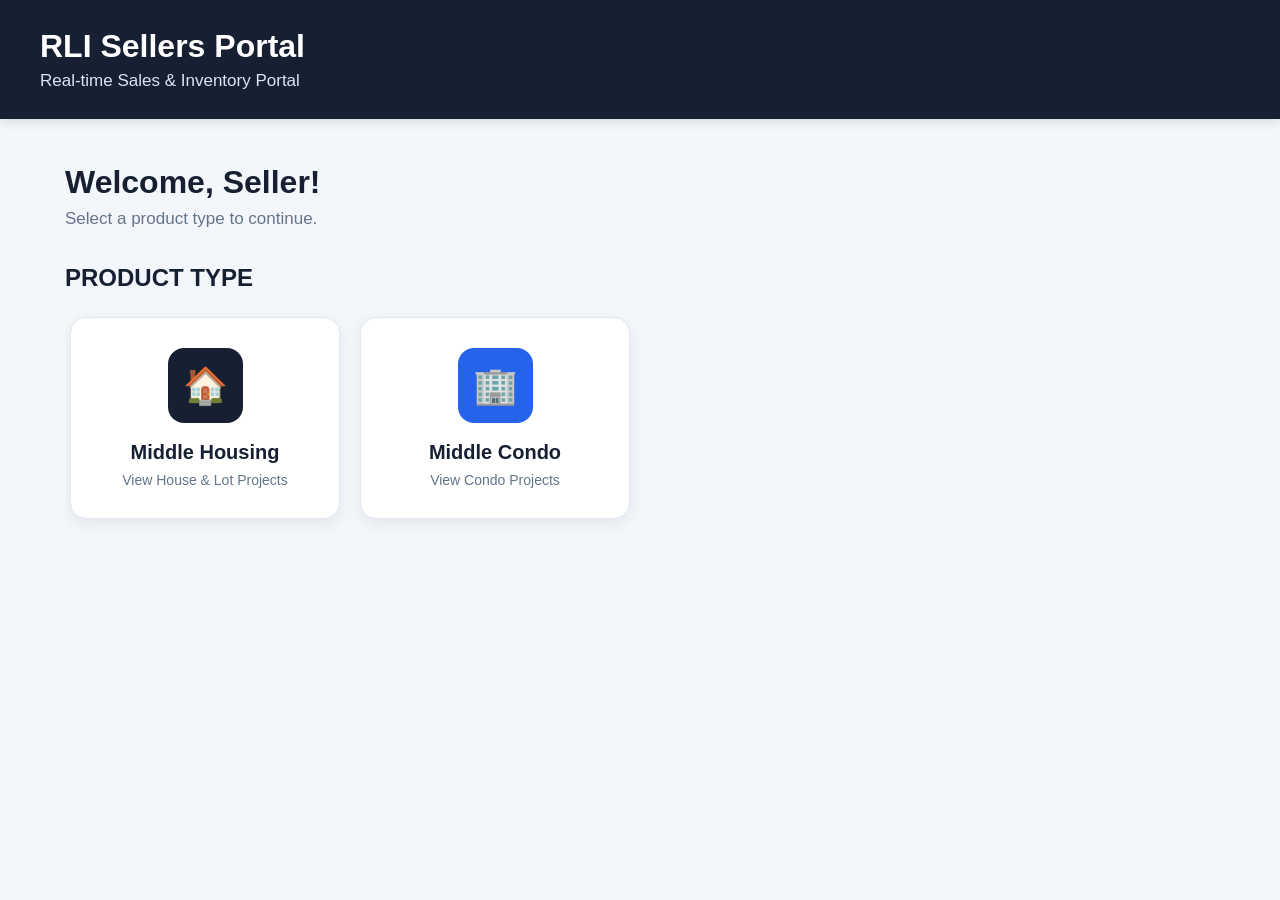
==== commit 01d15667: "Update index.html" ====
--- a/index.html
+++ b/index.html
@@ -99,7 +99,7 @@
             </div>
 
 
-            <!-- VALENZIA -->
+            <!-- VALENZIA ENCLAVE EAST-->
 
             <div class="project-card"
                  onclick="openProject('VALENZIA ENCLAVE EAST')">
@@ -131,7 +131,7 @@
             </div>
 
 
-            <!-- ESTANZIA -->
+            <!-- ESTANZIA ENCLAVE EAST-->
 
             <div class="project-card"
                  onclick="openProject('ESTANZIA ENCLAVE EAST')">
@@ -147,7 +147,7 @@
             </div>
 
 
-            <!-- PENTHOUSE -->
+            <!-- THE PENTHOUSE AT JEN -->
 
             <div class="project-card"
                  onclick="openProject('THE PENTHOUSE AT JEN')">
@@ -182,17 +182,17 @@
         <div class="project-row">
 
 
-            <!-- TERRACES AT JUBILATION -->
-
-            <div class="project-card"
-                 onclick="openProject('Terraces at Jubilation (Ter-Je)')">
+            <!-- TERRACES AT JUBILATION ENCLAVE -->
+
+            <div class="project-card"
+                 onclick="openProject('Terraces at Jubilation Enclave (Ter-Je)')">
 
                 <div class="project-icon condo">
                     🏢
                 </div>
 
                 <h3>
-                    Terraces at Jubilation
+                    Terraces at Jubilation Enclave
                 </h3>
 
                 <span class="project-code">
@@ -204,17 +204,17 @@
             </div>
 
 
-            <!-- TERRACES AT TRADIZO -->
-
-            <div class="project-card"
-                 onclick="openProject('Terraces at Tradizo (Ter-Te)')">
+            <!-- TERRACES AT TRADIZO Enclave -->
+
+            <div class="project-card"
+                 onclick="openProject('Terraces at Tradizo Enclave (Ter-Te)')">
 
                 <div class="project-icon condo">
                     🏢
                 </div>
 
                 <h3>
-                    Terraces at Tradizo
+                    Terraces at Tradizo Enclave
                 </h3>
 
                 <span class="project-code">
--- a/style.css
+++ b/style.css
@@ -1,6 +1,5 @@
 /* =========================================
    RLI SELLERS PORTAL
-   MAIN STYLE
 ========================================= */
 
 * {
@@ -15,6 +14,7 @@
     color: #172033;
 }
 
+
 /* =========================================
    HEADER
 ========================================= */
@@ -23,7 +23,7 @@
     background: #172033;
     color: white;
     padding: 28px 40px;
-    box-shadow: 0 3px 10px rgba(0, 0, 0, 0.12);
+    box-shadow: 0 3px 10px rgba(0,0,0,0.12);
 }
 
 header h1 {
@@ -36,8 +36,9 @@
     color: #dbe4f0;
 }
 
-/* =========================================
-   MAIN CONTAINER
+
+/* =========================================
+   CONTAINER
 ========================================= */
 
 .container {
@@ -46,6 +47,7 @@
     padding: 0 25px;
 }
 
+
 /* =========================================
    WELCOME
 ========================================= */
@@ -64,32 +66,133 @@
     font-size: 17px;
 }
 
-/* =========================================
-   PROJECT SECTION
-========================================= */
-
-.project-section {
-    margin-bottom: 45px;
+
+/* =========================================
+   PRODUCT TYPE
+========================================= */
+
+.product-section {
+    margin-bottom: 40px;
 }
 
 .section-title {
     font-size: 24px;
     margin-bottom: 20px;
-    color: #172033;
-}
-
-/* =========================================
-   HORIZONTAL PROJECT ROW
+}
+
+
+/* =========================================
+   MIDDLE HOUSING / MIDDLE CONDO
+   HORIZONTAL
+========================================= */
+
+.category-row {
+    display: flex;
+    flex-direction: row;
+    gap: 20px;
+    flex-wrap: nowrap;
+    overflow-x: auto;
+    padding: 5px 5px 18px;
+}
+
+
+/* =========================================
+   CATEGORY CARD
+========================================= */
+
+.category-card {
+    flex: 0 0 270px;
+
+    background: white;
+
+    border-radius: 16px;
+
+    padding: 30px;
+
+    text-align: center;
+
+    cursor: pointer;
+
+    border: 1px solid #e2e8f0;
+
+    box-shadow: 0 5px 15px rgba(0,0,0,0.07);
+
+    transition: all 0.25s ease;
+}
+
+.category-card:hover {
+    transform: translateY(-5px);
+
+    border-color: #2563eb;
+
+    box-shadow: 0 10px 25px rgba(0,0,0,0.13);
+}
+
+
+/* =========================================
+   CATEGORY ICON
+========================================= */
+
+.category-icon {
+    width: 75px;
+    height: 75px;
+
+    margin: 0 auto 18px;
+
+    border-radius: 16px;
+
+    background: #172033;
+
+    color: white;
+
+    display: flex;
+    align-items: center;
+    justify-content: center;
+
+    font-size: 36px;
+}
+
+.category-icon.condo {
+    background: #2563eb;
+}
+
+
+.category-card h3 {
+    font-size: 20px;
+    margin-bottom: 8px;
+}
+
+.category-card p {
+    color: #64748b;
+    font-size: 14px;
+}
+
+
+/* =========================================
+   PROJECT SECTION
+========================================= */
+
+.project-section {
+    margin-bottom: 40px;
+}
+
+
+/* =========================================
+   PROJECTS HORIZONTAL
 ========================================= */
 
 .project-row {
     display: flex;
+
     gap: 18px;
+
+    flex-wrap: nowrap;
+
     overflow-x: auto;
-    padding: 5px 5px 18px 5px;
-
-    scrollbar-width: thin;
-}
+
+    padding: 5px 5px 18px;
+}
+
 
 /* =========================================
    PROJECT CARD
@@ -110,7 +213,7 @@
 
     border: 1px solid #e2e8f0;
 
-    box-shadow: 0 5px 15px rgba(0, 0, 0, 0.07);
+    box-shadow: 0 5px 15px rgba(0,0,0,0.07);
 
     cursor: pointer;
 
@@ -120,10 +223,11 @@
 .project-card:hover {
     transform: translateY(-5px);
 
-    box-shadow: 0 10px 25px rgba(0, 0, 0, 0.13);
-
     border-color: #2563eb;
-}
+
+    box-shadow: 0 10px 25px rgba(0,0,0,0.13);
+}
+
 
 /* =========================================
    PROJECT ICON
@@ -148,15 +252,10 @@
     font-size: 30px;
 }
 
-/* CONDO ICON */
-
-.condo-icon {
+.project-icon.condo {
     background: #2563eb;
 }
 
-/* =========================================
-   PROJECT NAME
-========================================= */
 
 .project-card h3 {
     font-size: 16px;
@@ -172,10 +271,6 @@
     font-size: 13px;
 }
 
-/* =========================================
-   PROJECT CODE
-========================================= */
-
 .project-code {
     display: block;
 
@@ -188,24 +283,62 @@
     margin-bottom: 6px;
 }
 
-/* =========================================
-   CARD
-========================================= */
-
-.card {
+
+/* =========================================
+   INVENTORY
+========================================= */
+
+.inventory-section {
+    margin-top: 35px;
+}
+
+.project-header {
     background: white;
 
+    padding: 25px;
+
     border-radius: 16px;
 
+    margin-bottom: 25px;
+
+    box-shadow: 0 5px 15px rgba(0,0,0,0.06);
+}
+
+.project-header h2 {
+    font-size: 28px;
+}
+
+.project-header p {
+    color: #64748b;
+    margin-top: 7px;
+}
+
+
+/* =========================================
+   BLOCK
+========================================= */
+
+.block-card {
+    background: white;
+
+    border-radius: 16px;
+
     padding: 28px;
 
     margin-bottom: 25px;
 
-    box-shadow: 0 5px 18px rgba(0, 0, 0, 0.08);
-}
-
-/* =========================================
-   LOT GRID
+    box-shadow: 0 5px 15px rgba(0,0,0,0.06);
+}
+
+.block-card h3 {
+    font-size: 24px;
+
+    margin-bottom: 20px;
+}
+
+
+/* =========================================
+   LOTS - ORANGE
 ========================================= */
 
 .lot-grid {
@@ -216,10 +349,6 @@
     gap: 12px;
 }
 
-/* =========================================
-   LOT BOXES - ORANGE
-========================================= */
-
 .lot {
     background: #f97316;
 
@@ -241,234 +370,197 @@
 
     transition: all 0.2s ease;
 
-    box-shadow: 0 3px 8px rgba(0, 0, 0, 0.12);
+    box-shadow: 0 3px 8px rgba(0,0,0,0.12);
 }
 
 .lot:hover {
     background: #ea580c;
 
     transform: translateY(-3px);
-
-    box-shadow: 0 7px 15px rgba(0, 0, 0, 0.18);
 }
 
 .lot:active {
     transform: scale(0.96);
 }
 
-/* =========================================
-   BUTTONS
-========================================= */
-
-button {
-    font-family: inherit;
-}
-
-.primary,
-.secondary,
+
+/* =========================================
+   BACK BUTTON
+========================================= */
+
+.back-button {
+    margin-top: 5px;
+
+    padding: 12px 22px;
+
+    border-radius: 8px;
+
+    border: 2px solid #2563eb;
+
+    background: white;
+
+    color: #2563eb;
+
+    font-weight: bold;
+
+    cursor: pointer;
+}
+
+.back-button:hover {
+    background: #2563eb;
+
+    color: white;
+}
+
+
+/* =========================================
+   MODAL
+========================================= */
+
+.modal {
+    display: none;
+
+    position: fixed;
+
+    z-index: 9999;
+
+    left: 0;
+    top: 0;
+
+    width: 100%;
+    height: 100%;
+
+    background: rgba(15,23,42,0.65);
+
+    align-items: center;
+
+    justify-content: center;
+
+    padding: 20px;
+}
+
+.modal-content {
+    background: white;
+
+    width: 100%;
+
+    max-width: 500px;
+
+    border-radius: 18px;
+
+    padding: 30px;
+
+    position: relative;
+
+    box-shadow: 0 20px 50px rgba(0,0,0,0.3);
+}
+
+.modal-content h2 {
+    margin-bottom: 22px;
+}
+
+.close {
+    position: absolute;
+
+    right: 20px;
+    top: 12px;
+
+    font-size: 30px;
+
+    color: #64748b;
+
+    cursor: pointer;
+}
+
+.close:hover {
+    color: #ef4444;
+}
+
+
+/* =========================================
+   UNIT INFO
+========================================= */
+
+.unit-info {
+    border-top: 1px solid #e5e7eb;
+
+    padding-top: 15px;
+}
+
+.unit-info p {
+    margin-bottom: 11px;
+
+    font-size: 16px;
+
+    color: #475569;
+}
+
+.unit-info strong {
+    display: inline-block;
+
+    width: 120px;
+
+    color: #172033;
+}
+
+
+/* =========================================
+   POPUP BUTTONS
+========================================= */
+
+.modal-buttons {
+    display: flex;
+
+    gap: 12px;
+
+    margin-top: 25px;
+}
+
+.payment-button {
+    flex: 1;
+
+    background: #2563eb;
+
+    color: white;
+
+    border: none;
+
+    border-radius: 8px;
+
+    padding: 14px;
+
+    font-weight: bold;
+
+    cursor: pointer;
+}
+
+.payment-button:hover {
+    background: #1d4ed8;
+}
+
+
 .hold-button {
-    border-radius: 9px;
-
-    padding: 13px 22px;
-
-    font-size: 15px;
-
-    font-weight: 700;
+    flex: 1;
+
+    background: #111111;
+
+    color: white;
+
+    border: none;
+
+    border-radius: 8px;
+
+    padding: 14px;
+
+    font-weight: bold;
 
     cursor: pointer;
-
-    transition: 0.2s ease;
-}
-
-/* =========================================
-   PAYMENT CALCULATOR - BLUE
-========================================= */
-
-.primary {
-    background: #2563eb;
-
-    color: white;
-
-    border: none;
-}
-
-.primary:hover {
-    background: #1d4ed8;
-}
-
-/* =========================================
-   SECONDARY
-========================================= */
-
-.secondary {
-    background: white;
-
-    color: #2563eb;
-
-    border: 1px solid #2563eb;
-}
-
-.secondary:hover {
-    background: #eff6ff;
-}
-
-/* =========================================
-   HOLD THIS UNIT - BLACK
-========================================= */
-
-.hold-button {
-    background: #111111;
-
-    color: white;
-
-    border: none;
 }
 
 .hold-button:hover {
     background: #333333;
 }
 
-/* =========================================
-   ACTIONS
-========================================= */
-
-.actions {
-    display: flex;
-
-    gap: 15px;
-
-    margin-top: 25px;
-}
-
-/* =========================================
-   MODAL BACKGROUND
-========================================= */
-
-.modal {
-    display: none;
-
-    position: fixed;
-
-    z-index: 1000;
-
-    left: 0;
-
-    top: 0;
-
-    width: 100%;
-
-    height: 100%;
-
-    background: rgba(15, 23, 42, 0.65);
-
-    align-items: center;
-
-    justify-content: center;
-
-    padding: 20px;
-}
-
-/* =========================================
-   UNIT DETAILS POPUP
-========================================= */
-
-.modal-content {
-    background: white;
-
-    width: 100%;
-
-    max-width: 480px;
-
-    border-radius: 18px;
-
-    padding: 30px;
-
-    position: relative;
-
-    box-shadow: 0 20px 50px rgba(0, 0, 0, 0.25);
-
-    animation: popup 0.2s ease;
-}
-
-@keyframes popup {
-
-    from {
-        opacity: 0;
-
-        transform: scale(0.95);
-    }
-
-    to {
-        opacity: 1;
-
-        transform: scale(1);
-    }
-}
-
-/* =========================================
-   POPUP TITLE
-========================================= */
-
-.modal-content h2 {
-    color: #172033;
-
-    font-size: 25px;
-
-    margin-bottom: 20px;
-}
-
-/* =========================================
-   POPUP DETAILS
-========================================= */
-
-.modal-content p {
-    margin-bottom: 10px;
-
-    font-size: 16px;
-
-    color: #475569;
-}
-
-.modal-content p span {
-    color: #172033;
-
-    font-weight: 700;
-}
-
-/* =========================================
-   CLOSE BUTTON
-========================================= */
-
-.close {
-    position: absolute;
-
-    right: 20px;
-
-    top: 15px;
-
-    font-size: 30px;
-
-    font-weight: 700;
-
-    color: #64748b;
-
-    cursor: pointer;
-}
-
-.close:hover {
-    color: #ef4444;
-}
-
-/* =========================================
-   POPUP BUTTONS
-========================================= */
-
-.modal-content .primary,
-.modal-content .hold-button {
-    width: 100%;
-
-    margin-top: 10px;
-}
 
 /* =========================================
    MOBILE
@@ -486,7 +578,6 @@
 
     .container {
         margin: 30px auto;
-
         padding: 0 18px;
     }
 
@@ -494,23 +585,20 @@
         font-size: 26px;
     }
 
-    .project-row {
-        gap: 12px;
+    .category-card {
+        flex: 0 0 230px;
     }
 
     .project-card {
-        flex: 0 0 180px;
-
-        min-height: 165px;
+        flex: 0 0 190px;
     }
 
     .lot {
         width: 62px;
-
         height: 62px;
     }
 
-    .modal-content {
-        padding: 25px;
-    }
-}
+    .modal-buttons {
+        flex-direction: column;
+    }
+}
